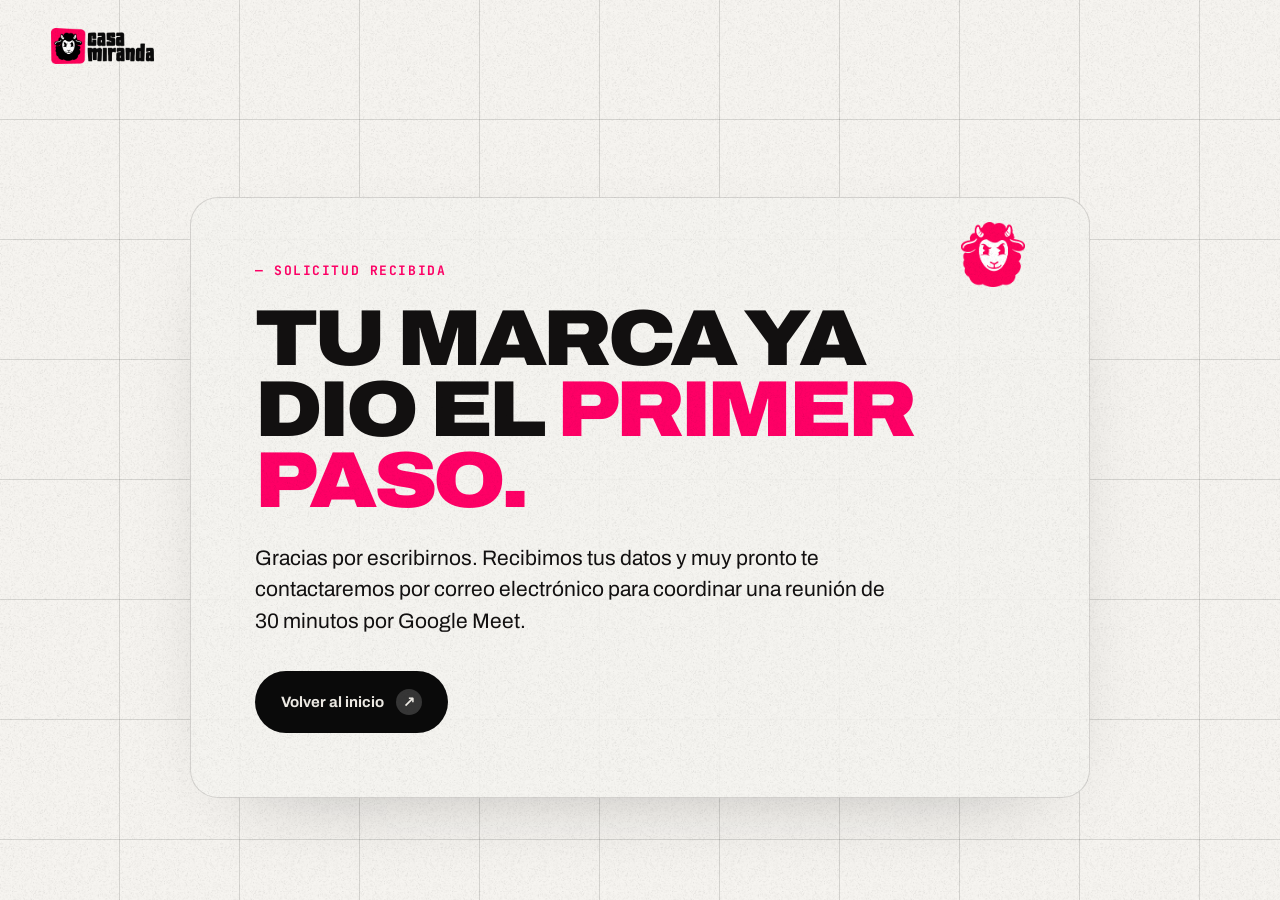
==== gracias.html @ 8fe77435 "Integra GTM y Pixel de Meta con pagina de gracias" ====
<!doctype html>
<html lang="es">
<head>
<meta charset="utf-8">
<meta name="viewport" content="width=device-width, initial-scale=1">
<title>Solicitud recibida · Casa Miranda</title>
<meta name="description" content="Gracias por contactar a Casa Miranda. Nos pondremos en contacto contigo por correo para coordinar una reunión.">
<meta name="theme-color" content="#F6F4F0">
<link rel="icon" href="assets/favicon.png">
<link rel="preconnect" href="https://fonts.googleapis.com"><link rel="preconnect" href="https://fonts.gstatic.com" crossorigin>
<link href="https://fonts.googleapis.com/css2?family=Archivo:wdth,wght@62..125,400..900&family=JetBrains+Mono:wght@500;700&family=Caveat:wght@600&display=swap" rel="stylesheet">
<link rel="stylesheet" href="styles.css">
<script>
window.dataLayer = window.dataLayer || [];
function gtag(){dataLayer.push(arguments);}
gtag('js', new Date());
</script>
<script async src="https://www.googletagmanager.com/gtm.js?id=GTM-PJ54HZ7G"></script>
<script>
!function(f,b,e,v,n,t,s)
{if(f.fbq)return;n=f.fbq=function(){n.callMethod?
n.callMethod.apply(n,arguments):n.queue.push(arguments)};
if(!f._fbq)f._fbq=n;n.push=n;n.loaded=!0;n.version='2.0';
n.queue=[];t=b.createElement(e);t.async=!0;
t.src=v;s=b.getElementsByTagName(e)[0];
s.parentNode.insertBefore(t,s)}(window,document,'script',
'https://connect.facebook.net/en_US/fbevents.js');
fbq('init', '193159798227464');
fbq('track', 'PageView');
fbq('track', 'Lead');
</script>
</head>
<body class="gracias-pagina">
<noscript><img height="1" width="1" style="display:none" src="https://www.facebook.com/tr?id=193159798227464&ev=PageView&noscript=1" alt=""></noscript>
<header class="gracias-header">
  <a href="/" class="gracias-logo" aria-label="Casa Miranda, volver al inicio"><img src="assets/logo-h-negro.png" alt="Casa Miranda"></a>
</header>
<main class="gracias-main">
  <section class="gracias-contenido" aria-labelledby="gracias-titulo">
    <img class="gracias-oveja" src="assets/oveja-rosa.png" alt="" aria-hidden="true">
    <p class="gracias-etiqueta">— Solicitud recibida</p>
    <h1 class="gracias-titulo" id="gracias-titulo">Tu marca ya dio el <em>primer paso.</em></h1>
    <p class="gracias-texto">Gracias por escribirnos. Recibimos tus datos y muy pronto te contactaremos por correo electrónico para coordinar una reunión de 30 minutos por Google Meet.</p>
    <a href="/" class="boton boton--negro gracias-boton">Volver al inicio <span class="flecha">↗</span></a>
  </section>
</main>
</body>
</html>
---- styles.css ----
/* Casa Miranda · landing v2 — editorial con grano, retícula visible y un solo golpe de rosa */
:root {
  --rosa: #FE005A; --rosa-osc: #D9004D; --negro: #0A0A0A; --carbon: #161514; --hueso: #EFECE6; --papel: #F6F4F0;
  --piedra: #8C8882; --tinta: #121010; --linea: rgba(18, 16, 16, .14); --linea-osc: rgba(239, 236, 230, .14);
  --f: 'Archivo', system-ui, sans-serif; --mono: 'JetBrains Mono', ui-monospace, monospace; --mano: 'Caveat', cursive;
  --m: clamp(18px, 4vw, 64px); --radio: 28px; --max: 1440px;
}
* { box-sizing: border-box; margin: 0; padding: 0; }
html { scroll-behavior: smooth; scroll-padding-top: 90px; }
body { font-family: var(--f); background: var(--papel); color: var(--tinta); -webkit-font-smoothing: antialiased; overflow-x: hidden; }
body::after { content: ''; position: fixed; inset: 0; pointer-events: none; z-index: 100; background: url('assets/grano-oscuro.png'); background-size: 220px; opacity: .22; mix-blend-mode: multiply; }
img, video { display: block; max-width: 100%; }
a { color: inherit; }
em { font-style: normal; color: var(--rosa); }

/* Tipografía */
.etiqueta, .mono { font-family: var(--mono); font-weight: 700; font-size: 13px; letter-spacing: .12em; text-transform: uppercase; }
.etiqueta { margin-bottom: 22px; display: inline-flex; gap: 10px; align-items: center; }
.etiqueta::before { content: ''; width: 22px; height: 2px; background: currentColor; }
.etiqueta--rosa { color: var(--rosa); } .etiqueta--hueso { color: var(--hueso); }
.titular { font-weight: 900; font-variation-settings: 'wdth' 112; text-transform: uppercase; font-size: clamp(44px, 7.4vw, 124px); line-height: .86; letter-spacing: -.035em; }
.titular--hueso { color: var(--hueso); }
.titulo { font-weight: 850; font-variation-settings: 'wdth' 100; font-size: clamp(34px, 4.6vw, 72px); line-height: .98; letter-spacing: -.04em; max-width: 16ch; }
.titulo--hueso { color: var(--hueso); }
.titulo--chico { font-size: 34px; }
.cuerpo { font-size: clamp(17px, 1.35vw, 21px); line-height: 1.45; max-width: 46ch; margin-top: 22px; }
.cuerpo--grande { font-size: clamp(20px, 1.8vw, 28px); line-height: 1.3; font-weight: 500; }
.cuerpo--rosa { color: var(--rosa); font-weight: 650; }
.mano { font-family: var(--mano); font-weight: 600; color: var(--rosa); }

/* Botones */
.boton { display: inline-flex; align-items: center; gap: 12px; padding: 16px 24px; border-radius: 999px; font-weight: 700; font-size: 15px; text-decoration: none; border: 2px solid transparent; transition: transform .25s cubic-bezier(.2,.8,.2,1), background .2s, color .2s; white-space: nowrap; cursor: pointer; font-family: var(--f); }
.boton:hover { transform: translateY(-2px); }
.boton .flecha { display: inline-grid; place-items: center; width: 26px; height: 26px; border-radius: 50%; background: rgba(255,255,255,.18); transition: transform .25s; }
.boton:hover .flecha { transform: rotate(-45deg); }
.boton--negro { background: var(--negro); color: var(--hueso); }
.boton--rosa { background: var(--rosa); color: var(--negro); }
.boton--rosa .flecha { background: rgba(0,0,0,.12); }
.boton--linea { border-color: var(--tinta); }
.boton--ancho { width: 100%; justify-content: center; }

/* Ticker y navegación */
.ticker { background: var(--negro); color: var(--hueso); overflow: hidden; font-family: var(--mono); font-size: 12px; letter-spacing: .14em; text-transform: uppercase; padding: 10px 0; }
.ticker__pista { display: flex; gap: 48px; width: max-content; animation: ticker 38s linear infinite; }
.ticker__pista span::after { content: '✦'; color: var(--rosa); margin-left: 48px; }
@keyframes ticker { to { transform: translateX(-50%); } }
.nav { position: sticky; top: 0; z-index: 50; display: flex; align-items: center; justify-content: space-between; gap: 20px; padding: 14px var(--m); background: rgba(246,244,240,.82); backdrop-filter: blur(14px); border-bottom: 1px solid var(--linea); }
.nav__logo img { height: 34px; }
.nav__links { display: flex; gap: 28px; font-weight: 600; font-size: 15px; }
.nav__links a { text-decoration: none; position: relative; }
.nav__links a::after { content: ''; position: absolute; left: 0; right: 100%; bottom: -4px; height: 2px; background: var(--rosa); transition: right .3s; }
.nav__links a:hover::after { right: 0; }
.nav .boton { padding: 10px 10px 10px 18px; font-size: 14px; }

/* Retícula de fondo */
.reticula { background-image: linear-gradient(var(--linea) 1px, transparent 1px), linear-gradient(90deg, var(--linea) 1px, transparent 1px); background-size: 120px 120px; background-position: -1px -1px; }

/* HERO */
.hero { display: grid; grid-template-columns: minmax(0, 1.15fr) minmax(0, .85fr); gap: clamp(28px, 4vw, 72px); align-items: center; min-height: calc(100svh - 100px); padding: clamp(24px, 5svh, 72px) var(--m); max-width: var(--max); margin: 0 auto; }
.hero__bajada { font-size: clamp(18px, 1.5vw, 22px); line-height: 1.45; max-width: 40ch; margin-top: 28px; }
.hero__acciones { display: flex; gap: 14px; margin-top: 36px; flex-wrap: wrap; }
.hero__rebano { position: relative; width: min(100%, 54svh); justify-self: center; background: var(--negro); border-radius: var(--radio); padding: clamp(22px, 3vw, 40px); box-shadow: 0 40px 80px -30px rgba(0,0,0,.45); }
.rebano { display: grid; grid-template-columns: repeat(5, 1fr); gap: 10px; }
.rebano img { width: 100%; aspect-ratio: 881/900; transition: transform .35s cubic-bezier(.2,.8,.2,1); cursor: pointer; }
.rebano img:hover { transform: translateY(-6px) rotate(-6deg); }
.rebano img.es-rosa { transform: scale(1.08); animation: brinco 2.6s ease-in-out infinite; }
@keyframes brinco { 0%, 70%, 100% { transform: translateY(0) scale(1.08); } 80% { transform: translateY(-14px) scale(1.12) rotate(-6deg); } 90% { transform: translateY(0) scale(1.08); } }
.sticker { position: absolute; background: var(--hueso); color: var(--tinta); font-weight: 700; font-size: 14px; padding: 10px 16px; border-radius: 999px; box-shadow: 0 10px 24px rgba(0,0,0,.25); white-space: nowrap; }
.sticker::before { content: '●'; color: var(--rosa); margin-right: 8px; font-size: 10px; vertical-align: 2px; }
.sticker--1 { top: -18px; left: -26px; transform: rotate(-6deg); }
.sticker--2 { bottom: -20px; right: -14px; transform: rotate(5deg); background: var(--rosa); }
.sticker--2::before { color: var(--negro); }
.hero__nota { position: absolute; top: -50px; right: 18%; font-size: 30px; transform: rotate(-4deg); }

/* Bloques */
.bloque { padding: clamp(70px, 9vw, 140px) var(--m); }
.bloque > * { max-width: var(--max); margin-left: auto; margin-right: auto; }
.bloque--negro { background: var(--negro); color: var(--hueso); }
.bloque--rosa { background: var(--rosa); color: var(--negro); }
.cabeza { margin-bottom: clamp(36px, 5vw, 70px); }
.cabeza--fila { display: flex; justify-content: space-between; align-items: flex-end; gap: 24px; flex-wrap: wrap; }

/* Problema */
.problema { display: grid; grid-template-columns: 1fr 1fr; gap: clamp(32px, 6vw, 100px); align-items: center; }
.problema > * { margin: 0; }
.problema__foto { position: relative; }
.problema__foto img { border-radius: var(--radio); aspect-ratio: 4/5; object-fit: cover; width: 100%; }
.problema__foto figcaption { margin-top: 14px; color: var(--piedra); }

/* Servicios */
.servicios__grid { display: grid; grid-template-columns: 1fr 1fr; gap: 22px; }
.servicio { border-radius: var(--radio); overflow: hidden; display: grid; grid-template-rows: 300px 1fr; transition: transform .4s cubic-bezier(.2,.8,.2,1); }
.servicio:hover { transform: translateY(-6px); }
.servicio--negro { background: var(--negro); color: var(--hueso); }
.servicio--rosa { background: var(--rosa); color: var(--negro); }
.servicio__foto { overflow: hidden; }
.servicio__foto img { width: 100%; height: 100%; object-fit: cover; transition: transform 1.2s cubic-bezier(.2,.8,.2,1); }
.servicio:hover .servicio__foto img { transform: scale(1.05); }
.servicio__cuerpo { padding: clamp(26px, 3vw, 44px); display: flex; flex-direction: column; align-items: flex-start; }
.servicio__titulo { font-weight: 900; font-variation-settings: 'wdth' 112; text-transform: uppercase; font-size: clamp(34px, 3.6vw, 58px); line-height: .9; letter-spacing: -.03em; }
.servicio .cuerpo { margin-top: 18px; }
.servicio .boton { margin-top: auto; }
.chips { list-style: none; display: flex; flex-wrap: wrap; gap: 8px; margin: 24px 0 8px; }
.chips li, .chips span { font-family: var(--mono); font-size: 12px; font-weight: 700; letter-spacing: .08em; text-transform: uppercase; padding: 8px 12px; border-radius: 999px; background: var(--rosa); color: var(--negro); }
.chips--negro li { background: var(--negro); color: var(--hueso); }
.chips--chico { margin: 0 0 14px; }
.chips--chico span { background: transparent; border: 1.5px solid var(--linea-osc); color: var(--hueso); font-size: 11px; padding: 6px 10px; }
.lista { list-style: none; margin: 18px 0 32px; display: grid; gap: 12px; }
.lista li { padding-left: 28px; position: relative; line-height: 1.4; font-size: 16px; }
.lista li::before { content: '→'; position: absolute; left: 0; color: var(--rosa); font-weight: 800; }
/* Filtros: sección cinematográfica con retícula y cruces */
.filtros { position: relative; color: var(--hueso); padding: clamp(90px, 11vw, 170px) var(--m); overflow: hidden; background: var(--negro); }
.filtros__fondo { position: absolute; inset: 0; }
.filtros__fondo img { width: 100%; height: 100%; object-fit: cover; opacity: .55; transform: scale(1.1); }
.filtros__fondo::after { content: ''; position: absolute; inset: 0; background: linear-gradient(180deg, rgba(10,10,10,.85), rgba(10,10,10,.35) 45%, rgba(10,10,10,.9)); }
.filtros__reticula { position: absolute; inset: 40px var(--m); pointer-events: none; }
.filtros__reticula i { position: absolute; background: rgba(239,236,230,.25); }
.filtros__reticula i:nth-child(1) { left: 0; right: 0; top: 0; height: 1px; } .filtros__reticula i:nth-child(2) { left: 0; right: 0; bottom: 0; height: 1px; }
.filtros__reticula i:nth-child(3) { top: 0; bottom: 0; left: 0; width: 1px; } .filtros__reticula i:nth-child(4) { top: 0; bottom: 0; right: 0; width: 1px; }
.filtros__reticula::before, .filtros__reticula::after { content: '+'; position: absolute; font-size: 28px; color: var(--hueso); line-height: 1; }
.filtros__reticula::before { top: -15px; left: -8px; } .filtros__reticula::after { bottom: -15px; right: -8px; }
.filtros__contenido { position: relative; max-width: var(--max); margin: 0 auto; }
.filtros .titulo { max-width: 18ch; }
.filtros__grid { display: grid; grid-template-columns: repeat(3, 1fr); gap: 18px; margin-top: clamp(40px, 6vw, 90px); }
.filtro { background: rgba(239,236,230,.08); backdrop-filter: blur(12px); border: 1px solid rgba(239,236,230,.18); border-radius: 22px; padding: 26px; }
.filtro .mono { color: var(--rosa); font-size: 12px; }
.filtro p { margin-top: 16px; font-size: clamp(20px, 1.7vw, 26px); font-weight: 650; line-height: 1.2; letter-spacing: -.01em; }

/* Método */
.metodo { background: var(--hueso); }
.metodo__lista { list-style: none; display: grid; grid-template-columns: repeat(4, 1fr); gap: 18px; }
.paso { background: var(--papel); border: 1px solid var(--linea); border-radius: 22px; padding: 14px 14px 24px; }
.paso img { border-radius: 14px; aspect-ratio: 4/5; object-fit: cover; width: 100%; margin-bottom: 18px; }
.paso .mono { color: var(--rosa); padding: 0 8px; }
.paso h3 { font-weight: 900; font-variation-settings: 'wdth' 112; text-transform: uppercase; font-size: clamp(24px, 2.2vw, 34px); letter-spacing: -.02em; padding: 6px 8px 0; }
.paso p { padding: 10px 8px 0; line-height: 1.4; font-size: 16px; }
.paso:nth-child(3) h3 { color: var(--rosa); }

/* Trabajo */
.trabajo__ayuda { color: var(--piedra); }
.trabajo__grid { display: grid; grid-template-columns: repeat(3, 1fr); gap: 22px; }
.caso { all: unset; cursor: pointer; display: flex; flex-direction: column; gap: 18px; color: var(--hueso); }
.caso__marco { position: relative; display: block; border-radius: var(--radio); overflow: hidden; aspect-ratio: 9/16; background: var(--carbon); transition: transform .5s cubic-bezier(.2,.8,.2,1); }
.caso:hover .caso__marco, .caso:focus-visible .caso__marco { transform: translateY(-8px) rotate(-.6deg); }
.caso:focus-visible { outline: 3px solid var(--rosa); outline-offset: 6px; border-radius: var(--radio); }
.caso video { width: 100%; height: 100%; object-fit: cover; }
.caso__play { position: absolute; right: 16px; bottom: 16px; width: 52px; height: 52px; border-radius: 50%; background: var(--rosa); color: var(--negro); display: grid; place-items: center; font-size: 16px; transition: transform .3s; }
.caso:hover .caso__play { transform: scale(1.12); }
.caso__info { display: flex; flex-direction: column; }
.caso__info strong { font-weight: 900; font-variation-settings: 'wdth' 112; text-transform: uppercase; font-size: clamp(24px, 2.2vw, 34px); letter-spacing: -.02em; }
.caso__info > span:last-child { margin-top: 8px; color: rgba(239,236,230,.75); line-height: 1.4; font-size: 16px; }

/* Declaración */
.declaracion { display: grid; grid-template-columns: minmax(0, .9fr) minmax(0, 1.1fr); gap: clamp(28px, 4vw, 64px); align-items: center; }
.declaracion > * { margin: 0; }
.declaracion__frase .titular { font-size: clamp(40px, 6vw, 84px); line-height: .9; }
.declaracion__cita { font-weight: 750; font-size: clamp(24px, 2.4vw, 38px); line-height: 1.12; letter-spacing: -.03em; margin-bottom: clamp(20px, 3vw, 36px); max-width: 18ch; }
.contraste { border-top: 2px solid var(--negro); }
.contraste__fila { display: grid; grid-template-columns: minmax(0, .9fr) minmax(0, 1.1fr); gap: clamp(12px, 2vw, 24px); padding: clamp(12px, 1.4vw, 18px) 0; border-bottom: 1px solid rgba(10,10,10,.25); font-size: clamp(14px, 1.15vw, 17px); line-height: 1.35; overflow-wrap: anywhere; }
.contraste__fila s { opacity: .7; }
.contraste__fila span:last-child { color: var(--hueso); font-weight: 700; }
.contraste__cab { font-family: var(--mono); font-size: clamp(10px, .85vw, 12px); letter-spacing: .1em; text-transform: uppercase; font-weight: 700; }

/* La casa */
.casa { display: grid; grid-template-columns: minmax(0, 1fr); gap: clamp(24px, 4vw, 48px); align-items: center; background-color: var(--papel); }
.casa > * { margin: 0; }
.casa__texto { max-width: 900px; }

/* Agenda y formulario */
.agenda { display: grid; grid-template-columns: .9fr 1.1fr; gap: clamp(32px, 6vw, 90px); align-items: start; }
.agenda > * { margin: 0; }
.pasos-cortos { list-style: none; margin-top: 40px; display: grid; gap: 0; }
.pasos-cortos li { display: grid; grid-template-columns: 52px 1fr; padding: 18px 0; border-top: 1px solid var(--linea-osc); font-size: 17px; line-height: 1.35; }
.pasos-cortos .mono { color: var(--rosa); padding-top: 3px; }
.formulario { background: var(--hueso); color: var(--tinta); border-radius: var(--radio); padding: clamp(24px, 3vw, 44px); display: grid; grid-template-columns: 1fr 1fr; gap: 18px; position: relative; }
.campo { grid-column: span 2; display: flex; flex-direction: column; gap: 8px; border: 0; }
.campo--mitad { grid-column: span 1; }
.campo label, .campo legend { font-family: var(--mono); font-size: 12px; font-weight: 700; letter-spacing: .1em; text-transform: uppercase; }
.campo legend { margin-bottom: 10px; }
.campo input, .campo select, .campo textarea { font: 500 16px/1.4 var(--f); color: var(--tinta); background: var(--papel); border: 1.5px solid var(--linea); border-radius: 14px; padding: 14px 16px; width: 100%; transition: border-color .2s, box-shadow .2s; }
.campo textarea { resize: vertical; }
.campo input:focus, .campo select:focus, .campo textarea:focus { outline: none; border-color: var(--rosa); box-shadow: 0 0 0 4px rgba(254,0,90,.14); }
.campo [aria-invalid="true"] { border-color: var(--rosa); }
.opciones { display: flex; flex-wrap: wrap; gap: 8px; }
.opciones label { cursor: pointer; text-transform: none; letter-spacing: 0; font-family: var(--f); font-size: 15px; }
.opciones input { position: absolute; opacity: 0; pointer-events: none; }
.opciones span { display: inline-block; padding: 11px 16px; border-radius: 999px; border: 1.5px solid var(--linea); background: var(--papel); font-weight: 600; transition: all .2s; }
.opciones input:checked + span { background: var(--negro); color: var(--hueso); border-color: var(--negro); }
.opciones input:focus-visible + span { box-shadow: 0 0 0 4px rgba(254,0,90,.25); }
.formulario .boton { grid-column: span 2; margin-top: 6px; }
.formulario .boton:disabled { opacity: .7; cursor: wait; transform: none; }
.formulario__error { grid-column: span 2; color: var(--rosa-osc); font-weight: 700; min-height: 0; }
.formulario__error:empty { display: none; }
.formulario__nota { grid-column: span 2; font-size: 14px; color: var(--piedra); text-align: center; }
.formulario__ok { position: absolute; inset: 0; background: var(--hueso); border-radius: var(--radio); display: flex; flex-direction: column; justify-content: center; padding: 44px; gap: 14px; font-size: 18px; line-height: 1.45; }
.formulario__ok[hidden] { display: none; }

/* Pie */
.pie { background: var(--negro); color: var(--hueso); padding: clamp(60px, 8vw, 110px) var(--m) 40px; overflow: hidden; }
.pie__grande { font-weight: 900; font-variation-settings: 'wdth' 125; text-transform: uppercase; font-size: clamp(64px, 17vw, 300px); line-height: .8; letter-spacing: -.05em; max-width: var(--max); margin: 0 auto; }
.pie__fila { max-width: var(--max); margin: 60px auto 0; display: flex; justify-content: space-between; align-items: center; gap: 24px; flex-wrap: wrap; border-top: 1px solid var(--linea-osc); padding-top: 28px; }
.pie__logo { height: 44px; }
.pie__contacto { list-style: none; display: flex; gap: 28px; flex-wrap: wrap; font-weight: 600; }
.pie__contacto a { text-decoration: none; }
.pie__contacto a:hover { color: var(--rosa); }
.pie__legal { max-width: var(--max); margin: 28px auto 0; color: var(--piedra); }

/* Visor de video */
.visor { position: fixed; inset: 0; z-index: 200; background: rgba(10,10,10,.92); display: grid; place-items: center; padding: 20px; }
.visor[hidden] { display: none; }
.visor video { max-height: 88vh; width: auto; max-width: 100%; border-radius: 22px; }
.visor__cerrar { position: absolute; top: 18px; right: 18px; width: 48px; height: 48px; border-radius: 50%; border: 0; background: var(--rosa); color: var(--negro); font-size: 18px; cursor: pointer; }

/* Confirmación de solicitud */
.gracias-pagina { min-height: 100svh; display: flex; flex-direction: column; background-color: var(--papel); background-image: linear-gradient(var(--linea) 1px, transparent 1px), linear-gradient(90deg, var(--linea) 1px, transparent 1px); background-size: 120px 120px; background-position: -1px -1px; }
.gracias-header { width: 100%; max-width: var(--max); margin: 0 auto; padding: 28px var(--m); }
.gracias-logo { display: inline-block; }
.gracias-logo img { width: auto; height: 36px; }
.gracias-main { flex: 1; display: grid; place-items: center; padding: clamp(24px, 5vh, 60px) var(--m); }
.gracias-contenido { position: relative; width: min(100%, 900px); padding: clamp(32px, 5vw, 64px); border: 1px solid var(--linea); border-radius: var(--radio); background: rgba(246,244,240,.9); box-shadow: 0 30px 90px -60px rgba(0,0,0,.4); }
.gracias-etiqueta { margin-bottom: 24px; color: #ff0066; font-family: var(--mono); font-size: 13px; font-weight: 700; letter-spacing: .12em; text-transform: uppercase; }
.gracias-titulo { max-width: 16ch; font-size: clamp(48px, 6.2vw, 88px); font-weight: 900; font-variation-settings: 'wdth' 112; line-height: .9; letter-spacing: -.045em; text-transform: uppercase; }
.gracias-titulo em { color: #ff0066; font-style: normal; }
.gracias-texto { max-width: 53ch; margin-top: 26px; font-size: clamp(17px, 1.8vw, 21px); line-height: 1.5; }
.gracias-boton { margin-top: 34px; }
.gracias-oveja { position: absolute; top: 24px; right: clamp(28px, 5vw, 64px); width: 64px; height: auto; }

/* Aparición al hacer scroll */
.revela { opacity: 0; transform: translateY(36px); transition: opacity .9s cubic-bezier(.2,.8,.2,1), transform .9s cubic-bezier(.2,.8,.2,1); }
.revela.visto { opacity: 1; transform: none; }
.servicio.revela.visto:hover { transform: translateY(-6px); }

/* Los hijos de grid pueden encogerse (evita desbordes horizontales) */
.formulario > *, .campo input, .campo select, .campo textarea, .servicio, .servicios__grid > *, .filtros__grid > *, .metodo__lista > *, .hero > *, .problema > *, .declaracion > *, .casa > *, .agenda > * { min-width: 0; }
.pie__grande { font-size: clamp(36px, 11vw, 240px); }
/* Filtros: la puerta rosa queda a la derecha y el texto sobre una sombra a la izquierda */
.filtros__fondo { left: 38%; }
.filtros__fondo img { object-position: 50% 40%; }
.filtros__fondo::after { background: linear-gradient(90deg, var(--negro) 0%, rgba(10,10,10,.75) 30%, rgba(10,10,10,.15) 70%, rgba(10,10,10,.5) 100%), linear-gradient(180deg, rgba(10,10,10,.6), transparent 30%, transparent 70%, rgba(10,10,10,.8)); }
@media (max-width: 1000px) {
  .filtros__fondo { left: 0; }
  .filtros__fondo::after { background: linear-gradient(180deg, rgba(10,10,10,.9), rgba(10,10,10,.7) 50%, rgba(10,10,10,.92)); }
  .hero { min-height: calc(100svh - 100px); gap: clamp(20px, 4svh, 36px); padding-block: clamp(24px, 4svh, 48px); }
  .hero__rebano { width: min(100%, 46svh); }
  .hero__nota { display: none; }
}
@media (max-width: 560px) {
  .metodo__lista { grid-template-columns: repeat(2, minmax(0, 1fr)) !important; gap: 10px; }
  .paso { padding: 8px 8px 16px; border-radius: 16px; }
  .paso img { border-radius: 10px; margin-bottom: 10px; }
  .paso h3 { font-size: 20px; padding: 4px 4px 0; }
  .paso p { font-size: 13px; padding: 6px 4px 0; }
  .paso .mono { padding: 0 4px; font-size: 11px; }
  .problema__foto img { aspect-ratio: 1/1; }
}
.opciones input { width: 1px; height: 1px; }
.servicio { grid-template-columns: minmax(0, 1fr); }

/* Responsive */
@media (max-width: 1000px) {
  .nav__links { display: none; }
  .hero, .problema, .declaracion, .casa, .agenda { grid-template-columns: minmax(0, 1fr); }
  .hero__rebano { max-width: 560px; }
  .servicios__grid, .filtros__grid { grid-template-columns: 1fr; }
  .metodo__lista { grid-template-columns: repeat(2, 1fr); }
  .trabajo__grid { grid-template-columns: repeat(3, minmax(240px, 1fr)); overflow-x: auto; scroll-snap-type: x mandatory; padding-bottom: 12px; }
  .caso { scroll-snap-align: start; }
}
@media (max-width: 560px) {
  .gracias-header { padding: 18px 16px; }
  .gracias-logo img { height: 30px; }
  .gracias-main { padding: 24px 16px; }
  .gracias-contenido { padding: 64px 24px 30px; border-radius: 20px; }
  .gracias-oveja { top: 22px; right: 22px; width: 42px; }
  .gracias-etiqueta { margin-bottom: 18px; font-size: 11px; }
  .gracias-titulo { font-size: clamp(42px, 12vw, 60px); }
  .gracias-texto { margin-top: 20px; font-size: 16px; }
  .gracias-boton { margin-top: 26px; }
  .nav { padding: 10px 16px 8px; flex-wrap: wrap; gap: 8px 12px; }
  .nav .boton { font-size: 13px; padding: 8px 8px 8px 14px; gap: 6px; }
  .nav__logo img { height: 28px; }
  .nav__links {
    display: flex !important;
    order: 3;
    width: 100%;
    overflow-x: auto;
    justify-content: space-between;
    gap: 18px;
    padding: 6px 0 2px;
    border-top: 1px solid var(--linea);
    font-size: 13px;
    scrollbar-width: none;
  }
  .nav__links::-webkit-scrollbar { display: none; }
  .nav__links a { white-space: nowrap; }
  .hero, .bloque, .filtros, .pie { padding-left: 16px; padding-right: 16px; }
  .ticker { font-size: 10px; }
  .hero { min-height: calc(100svh - 116px); gap: clamp(12px, 3svh, 24px); padding-top: clamp(14px, 3svh, 28px); padding-bottom: clamp(14px, 3svh, 28px); }
  .hero .etiqueta { margin-bottom: 12px; font-size: 10px; }
  .hero .titular { font-size: clamp(34px, 10.5vw, 46px); line-height: .9; }
  .hero__bajada { margin-top: 14px; font-size: clamp(16px, 4.5vw, 18px); }
  .hero__acciones { display: grid; grid-template-columns: 1fr 1fr; gap: 8px; margin-top: 18px; }
  .hero__acciones .boton { justify-content: center; width: 100%; padding: 14px 12px; text-align: center; }
  .hero__rebano { width: min(calc(100% - 8px), 34svh); max-width: 420px; margin: 0 auto; padding: 12px; border-radius: 20px; }
  .rebano { gap: 6px; }
  .sticker--1 { left: -6px; } .sticker--2 { right: -4px; }
  .sticker { font-size: 11px; padding: 8px 10px; }
  .bloque { padding-top: 64px; padding-bottom: 64px; }
  .cabeza { margin-bottom: 30px; }
  .titulo { font-size: clamp(32px, 10vw, 44px); }
  .metodo__lista { grid-template-columns: repeat(2, minmax(0, 1fr)); }
  .paso p { overflow-wrap: anywhere; }
  .trabajo__grid { grid-template-columns: repeat(3, 78%); }
  .servicio { grid-template-rows: 220px 1fr; }
  .servicio__cuerpo { padding: 24px 20px; }
  .servicio__cuerpo .boton { width: 100%; justify-content: center; }
  .formulario { grid-template-columns: 1fr; }
  .campo, .campo--mitad, .formulario .boton, .formulario__nota, .formulario__error { grid-column: span 1; }
  .contraste__fila { font-size: 15px; }
  .boton { white-space: normal; }
  .filtros { padding-top: 72px; padding-bottom: 72px; }
  .filtros__grid { margin-top: 34px; }
  .declaracion { gap: 34px; }
  .declaracion__frase .titular { font-size: clamp(40px, 11vw, 58px); }
  .declaracion__cita { margin-bottom: 22px; }
  .contraste__fila { grid-template-columns: 1fr; gap: 6px; }
  .contraste__fila span:last-child { margin-top: 2px; }
  .casa { gap: 24px; }
  .agenda { gap: 34px; }
  .pasos-cortos { margin-top: 26px; }
  .pasos-cortos li { grid-template-columns: 44px 1fr; }
  .opciones { display: grid; }
  .opciones label, .opciones span { width: 100%; }
  .opciones span { text-align: center; }
  .pie { padding-top: 54px; }
  .pie__grande { font-size: clamp(54px, 20vw, 90px); line-height: .88; }
  .pie__fila { margin-top: 38px; align-items: flex-start; flex-direction: column; }
  .pie__contacto { display: grid; gap: 12px; }
  .visor { padding: 12px; }
}
@media (max-width: 560px) and (max-height: 720px) {
  .hero__rebano { width: min(calc(100% - 8px), 26svh); padding: 10px; }
  .hero__acciones { margin-top: 14px; }
}
@media (max-width: 768px) {
  .hero__rebano {
    width: min(100%, 310px);
    max-width: 310px;
    min-height: 320px;
    aspect-ratio: 1 / 1;
    margin: 24px auto;
    padding: 20px;
  }
  .rebano { gap: 5px; }
  .rebano img { display: block; }
  .sticker { font-size: 10px; padding: 7px 10px; }
  .sticker--1 { top: -10px; left: -10px; }
  .sticker--2 { right: -10px; bottom: -10px; }
}
@media (prefers-reduced-motion: reduce) {
  *, *::before, *::after { animation: none !important; transition: none !important; }
  .revela { opacity: 1; transform: none; }
  html { scroll-behavior: auto; }
}
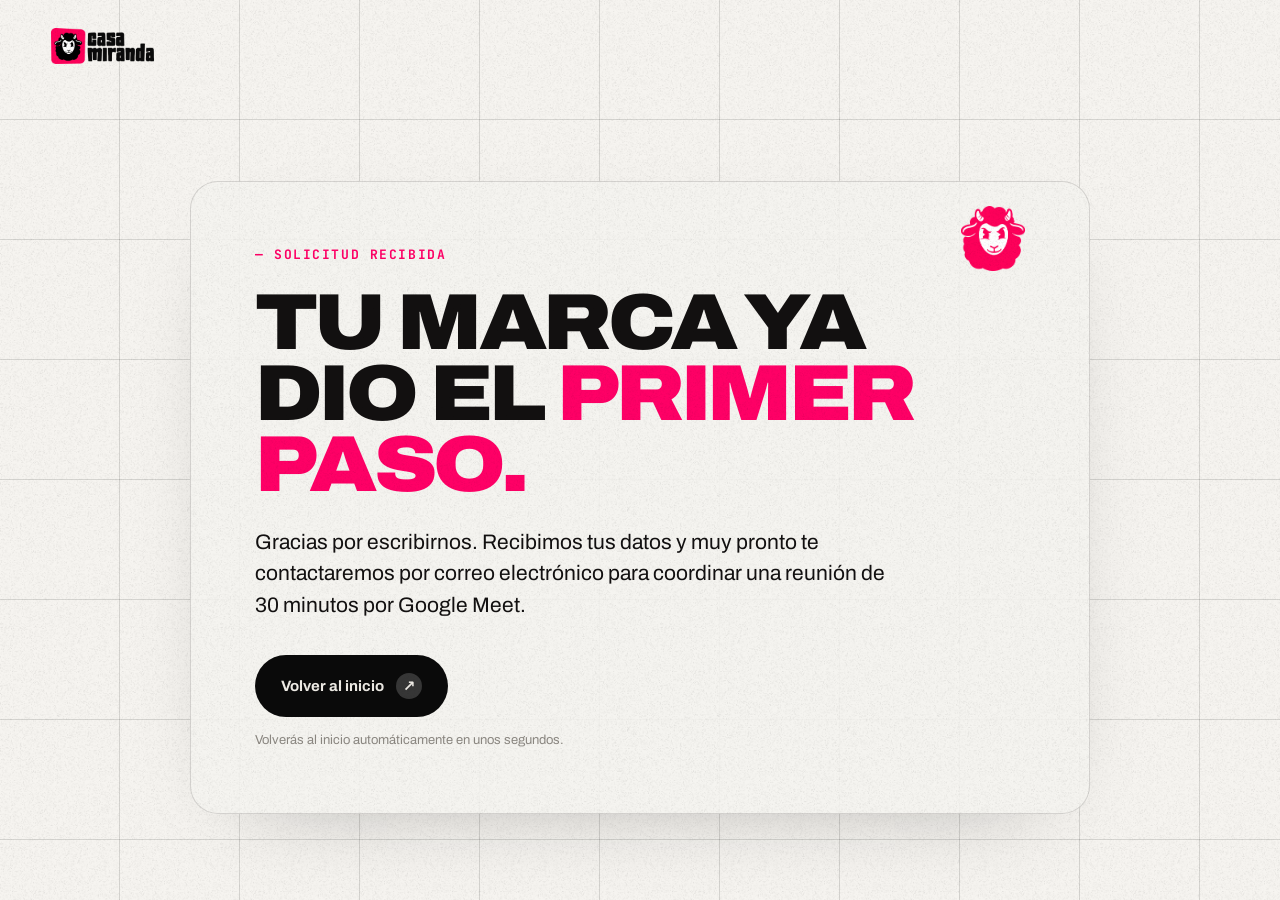
==== commit 63d11303: "Actualiza Pixel y ajustes móviles Co-authored-by: Copilot <223556219+Copilot@users.noreply.github.co" ====
--- a/gracias.html
+++ b/gracias.html
@@ -25,13 +25,13 @@
 t.src=v;s=b.getElementsByTagName(e)[0];
 s.parentNode.insertBefore(t,s)}(window,document,'script',
 'https://connect.facebook.net/en_US/fbevents.js');
-fbq('init', '193159798227464');
+fbq('init', '1110024418749748');
 fbq('track', 'PageView');
 fbq('track', 'Lead');
 </script>
 </head>
 <body class="gracias-pagina">
-<noscript><img height="1" width="1" style="display:none" src="https://www.facebook.com/tr?id=193159798227464&ev=PageView&noscript=1" alt=""></noscript>
+<noscript><img height="1" width="1" style="display:none" src="https://www.facebook.com/tr?id=1110024418749748&ev=PageView&noscript=1" alt=""></noscript>
 <header class="gracias-header">
   <a href="/" class="gracias-logo" aria-label="Casa Miranda, volver al inicio"><img src="assets/logo-h-negro.png" alt="Casa Miranda"></a>
 </header>
@@ -42,7 +42,11 @@
     <h1 class="gracias-titulo" id="gracias-titulo">Tu marca ya dio el <em>primer paso.</em></h1>
     <p class="gracias-texto">Gracias por escribirnos. Recibimos tus datos y muy pronto te contactaremos por correo electrónico para coordinar una reunión de 30 minutos por Google Meet.</p>
     <a href="/" class="boton boton--negro gracias-boton">Volver al inicio <span class="flecha">↗</span></a>
+    <p class="gracias-redireccion" role="status">Volverás al inicio automáticamente en unos segundos.</p>
   </section>
 </main>
+<script>
+window.setTimeout(() => { window.location.href = '/'; }, 5000);
+</script>
 </body>
 </html>
--- a/styles.css
+++ b/styles.css
@@ -223,6 +223,7 @@
 .gracias-titulo em { color: #ff0066; font-style: normal; }
 .gracias-texto { max-width: 53ch; margin-top: 26px; font-size: clamp(17px, 1.8vw, 21px); line-height: 1.5; }
 .gracias-boton { margin-top: 34px; }
+.gracias-redireccion { margin-top: 14px; color: var(--piedra); font-size: 13px; line-height: 1.4; }
 .gracias-oveja { position: absolute; top: 24px; right: clamp(28px, 5vw, 64px); width: 64px; height: auto; }
 
 /* Aparición al hacer scroll */
@@ -343,6 +344,74 @@
   .hero__acciones { margin-top: 14px; }
 }
 @media (max-width: 768px) {
+  .trabajo__grid {
+    grid-template-columns: minmax(0, 1fr);
+    overflow: visible;
+    scroll-snap-type: none;
+  }
+  .caso {
+    width: 100%;
+    max-width: 310px;
+    min-width: 0;
+    margin: 0 auto;
+  }
+  .caso__marco {
+    width: 100%;
+    height: auto;
+    aspect-ratio: 9 / 16;
+    border-radius: var(--radio);
+  }
+  .caso__marco video,
+  .caso__marco iframe {
+    display: block;
+    width: 100%;
+    height: 100%;
+    object-fit: cover;
+  }
+  .formulario {
+    width: 100%;
+    max-width: 100%;
+    min-width: 0;
+    grid-template-columns: minmax(0, 1fr);
+  }
+  .campo,
+  .campo--mitad,
+  .formulario .boton,
+  .formulario__nota,
+  .formulario__error {
+    grid-column: 1 / -1;
+  }
+  .formulario > *,
+  .campo,
+  .campo--mitad {
+    width: 100%;
+    max-width: 100%;
+    min-width: 0;
+  }
+  .campo input,
+  .campo select,
+  .campo textarea {
+    box-sizing: border-box;
+    width: 100%;
+    max-width: 100%;
+    min-width: 0;
+  }
+  .opciones input {
+    width: 1px;
+    max-width: 1px;
+    min-width: 1px;
+    height: 1px;
+  }
+  .metodo,
+  .metodo__lista,
+  .paso {
+    height: auto;
+    min-height: 0;
+    overflow: visible;
+  }
+  .paso p {
+    overflow-wrap: anywhere;
+  }
   .hero__rebano {
     width: min(100%, 310px);
     max-width: 310px;
